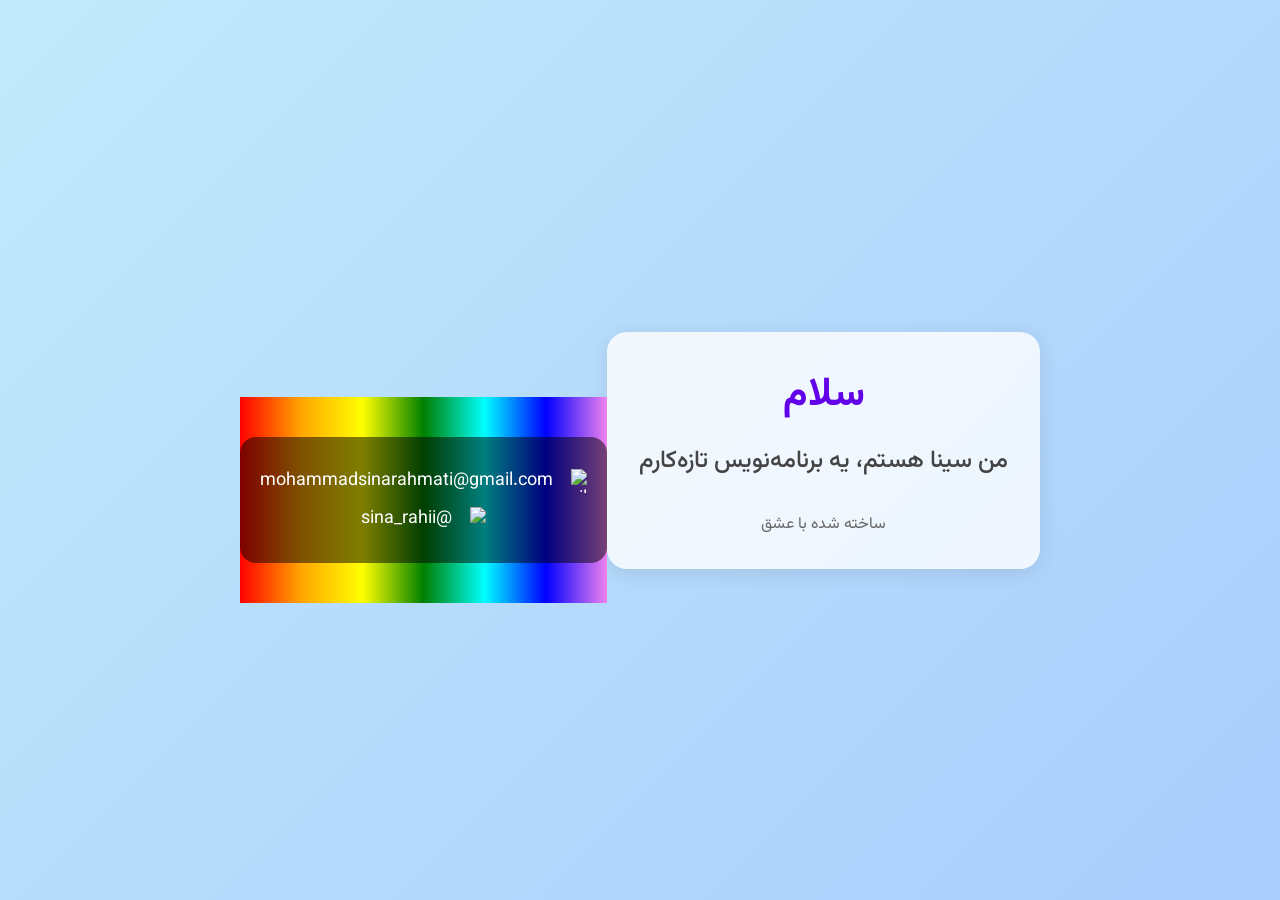
==== index.html @ 1114dba6 "Update index.html" ====
<!DOCTYPE html>
<html lang="fa">
<head>
    <meta charset="UTF-8">
    <title>سایت سینا</title>
    <meta name="viewport" content="width=device-width, initial-scale=1.0">
    <link rel="stylesheet" href="style.css">
    <link href="https://fonts.googleapis.com/css2?family=Vazirmatn:wght@400;700&display=swap" rel="stylesheet">
</head>
<body>
    <div class="container">
        <h1><strong>سلام</strong></h1>
        <p class="intro">من سینا هستم، یه برنامه‌نویس تازه‌کارم</p>
        <footer>ساخته شده با عشق</footer>
    </div>

    <!-- بخش راه‌های ارتباطی -->
    <div class="contact-footer">
        <div class="contact-box">
            <a href="mailto:mohammadsinarahmati@gmail.com" class="contact-item">
                <img src="https://img.icons8.com/color/48/000000/gmail--v1.png" alt="Gmail Icon" />
                mohammadsinarahmati@gmail.com
            </a>
            <a href="https://t.me/sina_rahii" class="contact-item" target="_blank">
                <img src="https://img.icons8.com/color/48/000000/telegram-app--v1.png" alt="Telegram Icon" />
                @sina_rahii
            </a>
        </div>
    </div>
</body>
</html>
---- style.css ----
@import url('https://fonts.googleapis.com/css2?family=Vazirmatn:wght@400;700&display=swap');

* {
    margin: 0;
    padding: 0;
    box-sizing: border-box;
    font-family: 'Vazirmatn', sans-serif;
    direction: rtl;
}

body {
    height: 100vh;
    background: linear-gradient(-45deg, #ffecd2, #fcb69f, #a1c4fd, #c2e9fb);
    background-size: 400% 400%;
    animation: gradient 10s ease infinite;
    display: flex;
    justify-content: center;
    align-items: center;
    text-align: center;
    color: #333;
    padding: 2rem;
}

@keyframes gradient {
    0% {background-position: 0% 50%;}
    50% {background-position: 100% 50%;}
    100% {background-position: 0% 50%;}
}

.container {
    background: rgba(255, 255, 255, 0.8);
    border-radius: 20px;
    padding: 2rem;
    box-shadow: 0 4px 20px rgba(0, 0, 0, 0.1);
}

h1 {
    font-size: 2.5rem;
    color: #6200ea;
}

.intro {
    font-size: 1.5rem;
    margin: 1rem 0;
    font-weight: 500;
    color: #444;
}

footer {
    margin-top: 2rem;
    font-size: 1rem;
    color: #666;
}

.contact-footer {
    background: linear-gradient(90deg, red, orange, yellow, green, cyan, blue, violet);
    padding: 40px 0;
    text-align: center;
    margin-top: 100px;
}

.contact-box {
    background-color: rgba(0, 0, 0, 0.5);
    border-radius: 16px;
    padding: 20px;
    display: inline-block;
    color: white;
}

.contact-item {
    display: flex;
    align-items: center;
    gap: 10px;
    color: white;
    text-decoration: none;
    font-size: 18px;
    margin: 10px 0;
    justify-content: center;
}

.contact-item img {
    width: 24px;
    height: 24px;
}
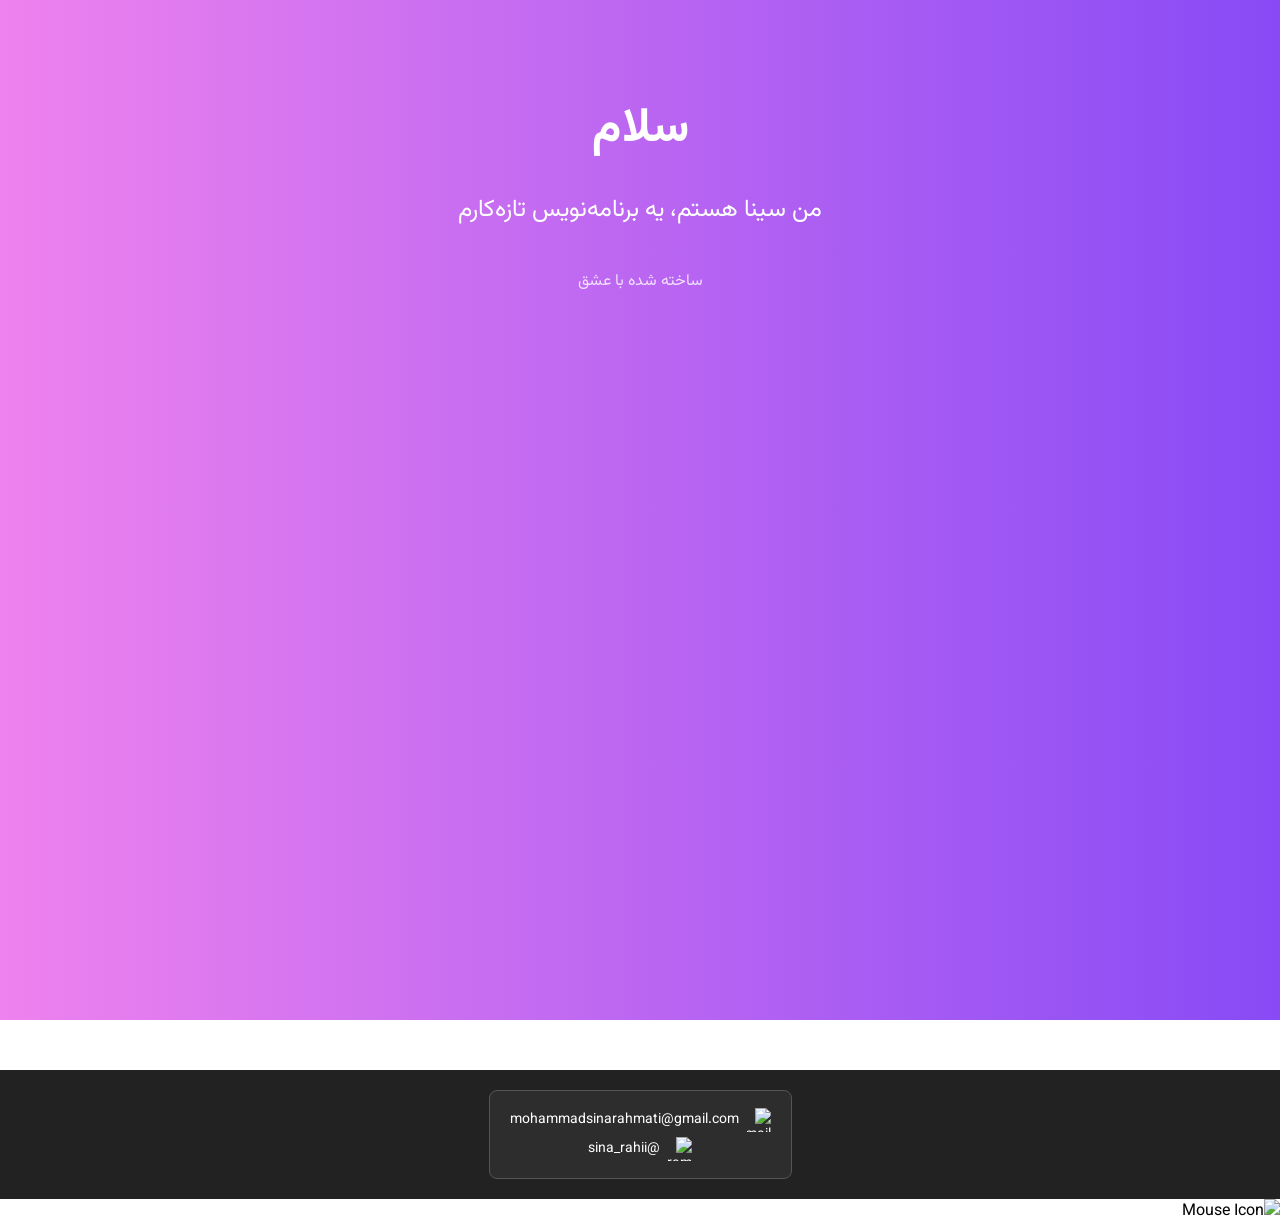
==== commit cee0db3e: "Update index.html" ====
--- a/index.html
+++ b/index.html
@@ -8,24 +8,27 @@
     <link href="https://fonts.googleapis.com/css2?family=Vazirmatn:wght@400;700&display=swap" rel="stylesheet">
 </head>
 <body>
-    <div class="container">
+    <div class="container colorful-background">
         <h1><strong>سلام</strong></h1>
         <p class="intro">من سینا هستم، یه برنامه‌نویس تازه‌کارم</p>
         <footer>ساخته شده با عشق</footer>
     </div>
 
-    <!-- بخش راه‌های ارتباطی -->
+    <!-- راه‌های ارتباطی پایین صفحه -->
     <div class="contact-footer">
         <div class="contact-box">
             <a href="mailto:mohammadsinarahmati@gmail.com" class="contact-item">
-                <img src="https://img.icons8.com/color/48/000000/gmail--v1.png" alt="Gmail Icon" />
+                <img src="https://img.icons8.com/color/24/000000/gmail--v1.png" alt="Gmail Icon" />
                 mohammadsinarahmati@gmail.com
             </a>
             <a href="https://t.me/sina_rahii" class="contact-item" target="_blank">
-                <img src="https://img.icons8.com/color/48/000000/telegram-app--v1.png" alt="Telegram Icon" />
+                <img src="https://img.icons8.com/color/24/000000/telegram-app--v1.png" alt="Telegram Icon" />
                 @sina_rahii
             </a>
         </div>
     </div>
+
+    <!-- آیکون چرخشی موس -->
+    <img src="https://img.icons8.com/ios-filled/50/ffffff/mouse.png" class="mouse-icon" alt="Mouse Icon">
 </body>
 </html>
--- a/style.css
+++ b/style.css
@@ -1,68 +1,77 @@
-@import url('https://fonts.googleapis.com/css2?family=Vazirmatn:wght@400;700&display=swap');
-
-* {
+body {
+    font-family: 'Vazirmatn', sans-serif;
     margin: 0;
     padding: 0;
-    box-sizing: border-box;
-    font-family: 'Vazirmatn', sans-serif;
     direction: rtl;
 }
 
-body {
-    height: 100vh;
-    background: linear-gradient(-45deg, #ffecd2, #fcb69f, #a1c4fd, #c2e9fb);
-    background-size: 400% 400%;
-    animation: gradient 10s ease infinite;
-    display: flex;
-    justify-content: center;
-    align-items: center;
+.container {
     text-align: center;
-    color: #333;
-    padding: 2rem;
+    padding: 60px 20px;
+    color: white;
 }
 
-@keyframes gradient {
+/* پس‌زمینه رنگارنگ */
+.colorful-background {
+    background: linear-gradient(270deg, red, orange, yellow, green, cyan, blue, violet);
+    background-size: 1400% 1400%;
+    animation: gradientShift 20s ease infinite;
+    min-height: 100vh;
+}
+
+@keyframes gradientShift {
     0% {background-position: 0% 50%;}
     50% {background-position: 100% 50%;}
     100% {background-position: 0% 50%;}
 }
 
-.container {
-    background: rgba(255, 255, 255, 0.8);
-    border-radius: 20px;
-    padding: 2rem;
-    box-shadow: 0 4px 20px rgba(0, 0, 0, 0.1);
-}
-
 h1 {
-    font-size: 2.5rem;
-    color: #6200ea;
+    font-size: 48px;
+    margin-bottom: 20px;
 }
 
 .intro {
-    font-size: 1.5rem;
-    margin: 1rem 0;
-    font-weight: 500;
-    color: #444;
+    font-size: 24px;
+    margin-bottom: 40px;
 }
 
 footer {
-    margin-top: 2rem;
-    font-size: 1rem;
-    color: #666;
+    font-size: 16px;
+    opacity: 0.8;
 }
 
+/* راه‌های ارتباطی */
 .contact-footer {
-    background: linear-gradient(90deg, red, orange, yellow, green, cyan, blue, violet);
-    padding: 40px 0;
+    background-color: #222;
+    padding: 20px 0;
     text-align: center;
-    margin-top: 100px;
+    color: white;
+    font-size: 14px;
+    margin-top: 50px;
 }
 
 .contact-box {
-    background-color: rgba(0, 0, 0, 0.5);
-    border-radius: 16px;
-    padding: 20px;
+    background-color: rgba(255, 255, 255, 0.05);
+    border: 1px solid #555;
+    border-radius: 8px;
+    display: inline-block;
+    padding: 12px 20px;
+}
+
+.contact-item {
+    display: flex;
+    align-items: center;
+    justify-content: center;
+    gap: 8px;
+    margin: 5px 0;
+    color: white;
+    text-decoration: none;
+}
+
+.contact-item img {
+    width: 20px;
+    height: 20px;
+}
     display: inline-block;
     color: white;
 }
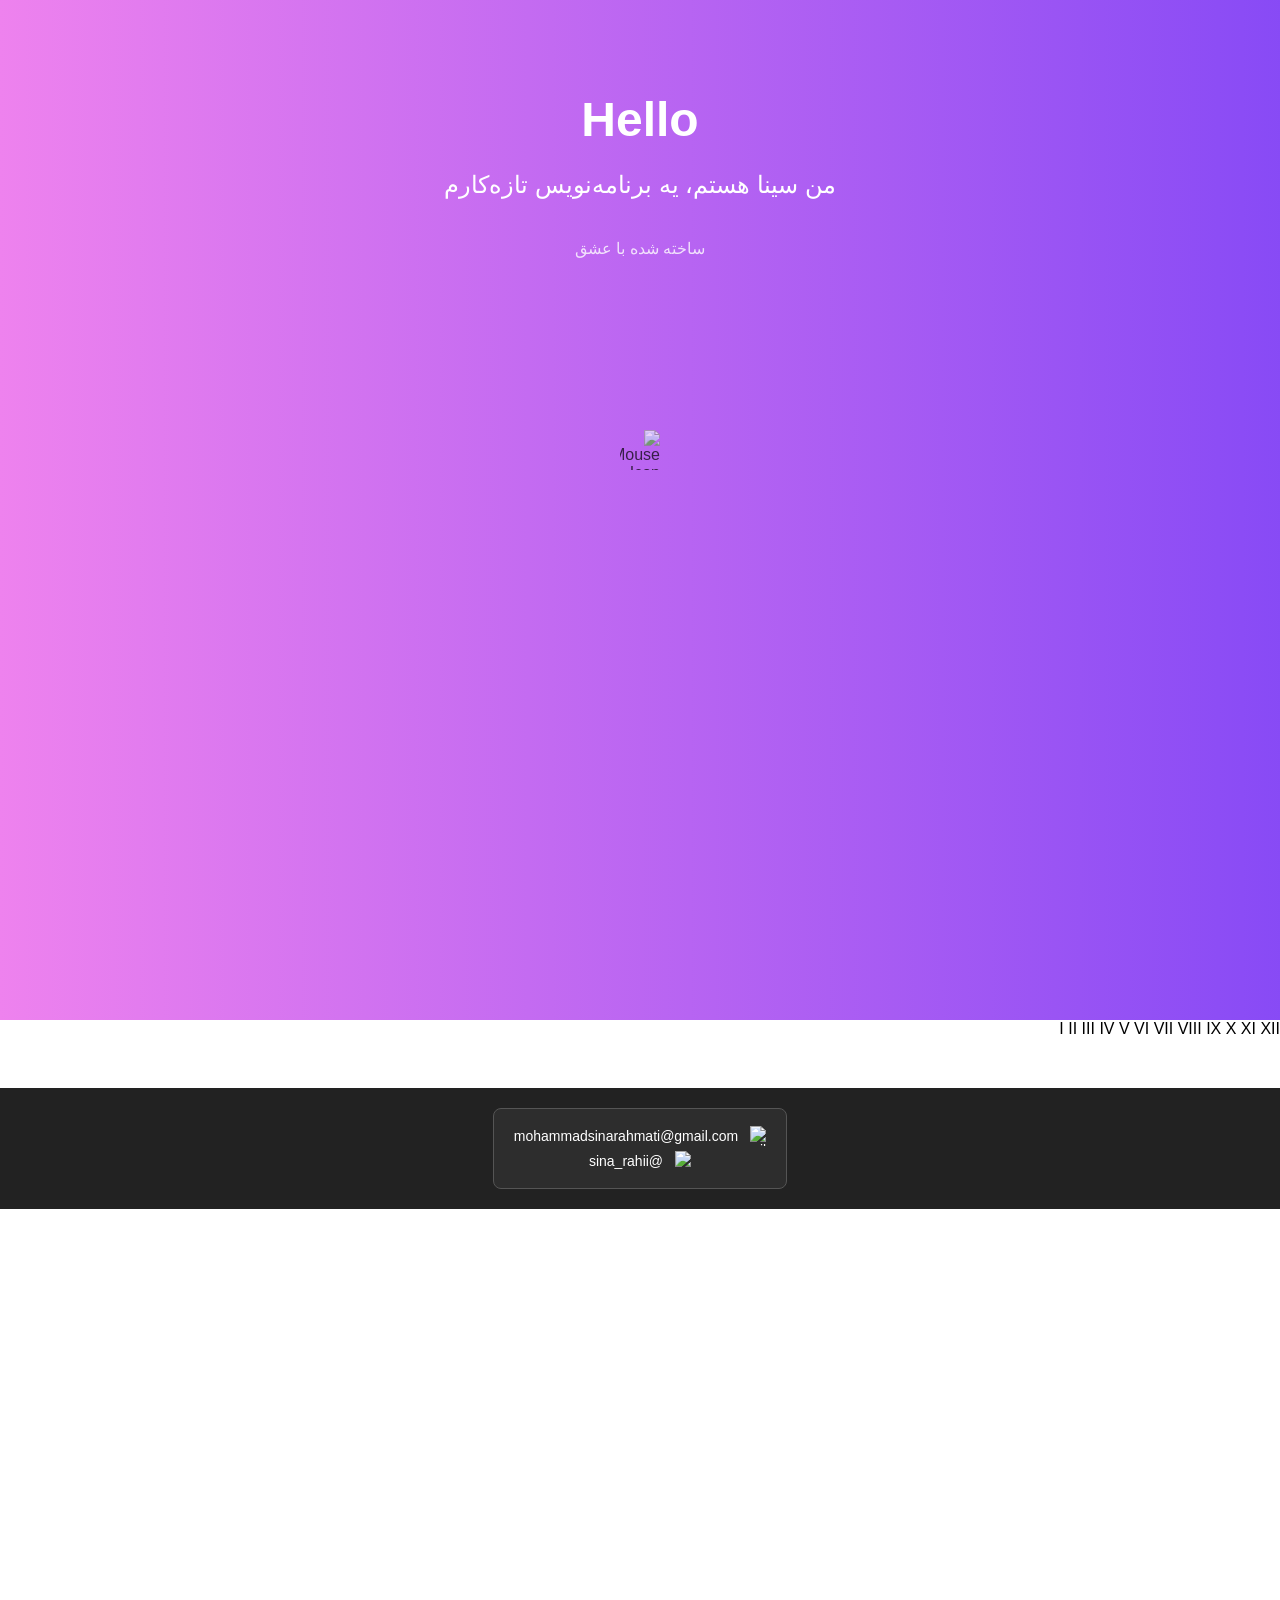
==== commit f492edf3: "Update index.html" ====
--- a/index.html
+++ b/index.html
@@ -1,3 +1,4 @@
+<!DOCTYPE html>
 <!DOCTYPE html>
 <html lang="fa">
 <head>
@@ -5,13 +6,36 @@
     <title>سایت سینا</title>
     <meta name="viewport" content="width=device-width, initial-scale=1.0">
     <link rel="stylesheet" href="style.css">
-    <link href="https://fonts.googleapis.com/css2?family=Vazirmatn:wght@400;700&display=swap" rel="stylesheet">
+    <link href="https://fonts.googleapis.com/css2?family=Cairo:wght@600&display=swap" rel="stylesheet">
 </head>
 <body>
     <div class="container colorful-background">
-        <h1><strong>سلام</strong></h1>
+        <h1 class="hello-text">Hello</h1>
         <p class="intro">من سینا هستم، یه برنامه‌نویس تازه‌کارم</p>
         <footer>ساخته شده با عشق</footer>
+    </div>
+
+    <!-- ساعت آنالوگ -->
+    <div class="clock">
+        <div class="clock-face">
+            <div class="hand hour-hand"></div>
+            <div class="hand min-hand"></div>
+            <div class="hand second-hand"></div>
+            <div class="numerals">
+                <span class="roman" style="--n:1">I</span>
+                <span class="roman" style="--n:2">II</span>
+                <span class="roman" style="--n:3">III</span>
+                <span class="roman" style="--n:4">IV</span>
+                <span class="roman" style="--n:5">V</span>
+                <span class="roman" style="--n:6">VI</span>
+                <span class="roman" style="--n:7">VII</span>
+                <span class="roman" style="--n:8">VIII</span>
+                <span class="roman" style="--n:9">IX</span>
+                <span class="roman" style="--n:10">X</span>
+                <span class="roman" style="--n:11">XI</span>
+                <span class="roman" style="--n:12">XII</span>
+            </div>
+        </div>
     </div>
 
     <!-- راه‌های ارتباطی پایین صفحه -->
@@ -30,5 +54,27 @@
 
     <!-- آیکون چرخشی موس -->
     <img src="https://img.icons8.com/ios-filled/50/ffffff/mouse.png" class="mouse-icon" alt="Mouse Icon">
+
+    <script>
+        function updateClock() {
+            const now = new Date();
+            const tehranOffset = 3.5 * 60 * 60 * 1000;
+            const tehranTime = new Date(now.getTime() + tehranOffset);
+            const seconds = tehranTime.getUTCSeconds();
+            const minutes = tehranTime.getUTCMinutes();
+            const hours = tehranTime.getUTCHours();
+
+            const secondDeg = ((seconds / 60) * 360);
+            const minuteDeg = ((minutes / 60) * 360 + (seconds / 60) * 6);
+            const hourDeg = ((hours % 12) / 12) * 360 + (minutes / 60) * 30;
+
+            document.querySelector('.second-hand').style.transform = `rotate(${secondDeg}deg)`;
+            document.querySelector('.min-hand').style.transform = `rotate(${minuteDeg}deg)`;
+            document.querySelector('.hour-hand').style.transform = `rotate(${hourDeg}deg)`;
+        }
+
+        setInterval(updateClock, 1000);
+        updateClock();
+    </script>
 </body>
 </html>
--- a/style.css
+++ b/style.css
@@ -72,22 +72,27 @@
     width: 20px;
     height: 20px;
 }
-    display: inline-block;
-    color: white;
+
+/* آیکون چرخشی موس */
+.mouse-icon {
+    position: fixed;
+    top: 50%;
+    left: 50%;
+    width: 40px;
+    height: 40px;
+    pointer-events: none;
+    z-index: 9999;
+    transform: translate(-50%, -50%);
+    animation: rotateMouse 2s linear infinite;
+    opacity: 0.7;
 }
 
-.contact-item {
-    display: flex;
-    align-items: center;
-    gap: 10px;
-    color: white;
-    text-decoration: none;
-    font-size: 18px;
-    margin: 10px 0;
-    justify-content: center;
+@keyframes rotateMouse {
+    from {
+        transform: translate(-50%, -50%) rotate(0deg);
+    }
+    to {
+        transform: translate(-50%, -50%) rotate(360deg);
+    }
 }
-
-.contact-item img {
-    width: 24px;
-    height: 24px;
 }
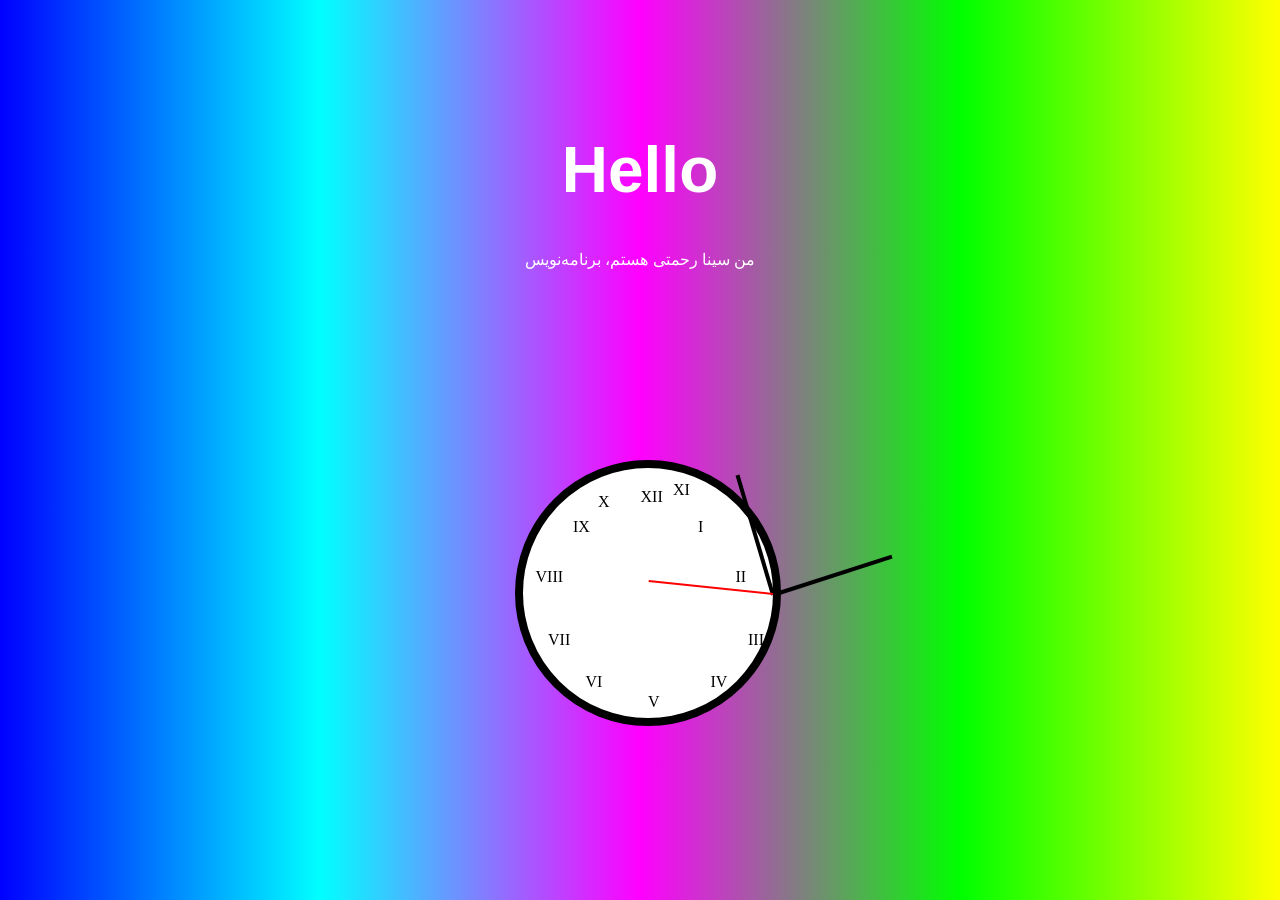
==== commit ac173e24: "Update index.html" ====
--- a/index.html
+++ b/index.html
@@ -1,72 +1,51 @@
 <!DOCTYPE html>
-<!DOCTYPE html>
-<html lang="fa">
+<html lang="en">
 <head>
     <meta charset="UTF-8">
-    <title>سایت سینا</title>
-    <meta name="viewport" content="width=device-width, initial-scale=1.0">
+    <title>My Website</title>
     <link rel="stylesheet" href="style.css">
-    <link href="https://fonts.googleapis.com/css2?family=Cairo:wght@600&display=swap" rel="stylesheet">
 </head>
 <body>
-    <div class="container colorful-background">
-        <h1 class="hello-text">Hello</h1>
-        <p class="intro">من سینا هستم، یه برنامه‌نویس تازه‌کارم</p>
-        <footer>ساخته شده با عشق</footer>
+    <div class="content">
+        <h1 class="hello">Hello</h1>
+        <p>من سینا رحمتی هستم، برنامه‌نویس</p>
     </div>
 
-    <!-- ساعت آنالوگ -->
     <div class="clock">
         <div class="clock-face">
             <div class="hand hour-hand"></div>
             <div class="hand min-hand"></div>
             <div class="hand second-hand"></div>
-            <div class="numerals">
-                <span class="roman" style="--n:1">I</span>
-                <span class="roman" style="--n:2">II</span>
-                <span class="roman" style="--n:3">III</span>
-                <span class="roman" style="--n:4">IV</span>
-                <span class="roman" style="--n:5">V</span>
-                <span class="roman" style="--n:6">VI</span>
-                <span class="roman" style="--n:7">VII</span>
-                <span class="roman" style="--n:8">VIII</span>
-                <span class="roman" style="--n:9">IX</span>
-                <span class="roman" style="--n:10">X</span>
-                <span class="roman" style="--n:11">XI</span>
-                <span class="roman" style="--n:12">XII</span>
+            <div class="numbers">
+                <span style="top: 8%; left: 47%;">XII</span>
+                <span style="top: 20%; left: 70%;">I</span>
+                <span style="top: 40%; left: 85%;">II</span>
+                <span style="top: 65%; left: 90%;">III</span>
+                <span style="top: 82%; left: 75%;">IV</span>
+                <span style="top: 90%; left: 50%;">V</span>
+                <span style="top: 82%; left: 25%;">VI</span>
+                <span style="top: 65%; left: 10%;">VII</span>
+                <span style="top: 40%; left: 5%;">VIII</span>
+                <span style="top: 20%; left: 20%;">IX</span>
+                <span style="top: 10%; left: 30%;">X</span>
+                <span style="top: 5%; left: 60%;">XI</span>
             </div>
         </div>
     </div>
 
-    <!-- راه‌های ارتباطی پایین صفحه -->
-    <div class="contact-footer">
-        <div class="contact-box">
-            <a href="mailto:mohammadsinarahmati@gmail.com" class="contact-item">
-                <img src="https://img.icons8.com/color/24/000000/gmail--v1.png" alt="Gmail Icon" />
-                mohammadsinarahmati@gmail.com
-            </a>
-            <a href="https://t.me/sina_rahii" class="contact-item" target="_blank">
-                <img src="https://img.icons8.com/color/24/000000/telegram-app--v1.png" alt="Telegram Icon" />
-                @sina_rahii
-            </a>
-        </div>
-    </div>
-
-    <!-- آیکون چرخشی موس -->
-    <img src="https://img.icons8.com/ios-filled/50/ffffff/mouse.png" class="mouse-icon" alt="Mouse Icon">
-
     <script>
         function updateClock() {
             const now = new Date();
-            const tehranOffset = 3.5 * 60 * 60 * 1000;
-            const tehranTime = new Date(now.getTime() + tehranOffset);
-            const seconds = tehranTime.getUTCSeconds();
-            const minutes = tehranTime.getUTCMinutes();
-            const hours = tehranTime.getUTCHours();
+            const utc = now.getTime() + (now.getTimezoneOffset() * 60000);
+            const tehranTime = new Date(utc + (3.5 * 3600000));
 
-            const secondDeg = ((seconds / 60) * 360);
-            const minuteDeg = ((minutes / 60) * 360 + (seconds / 60) * 6);
-            const hourDeg = ((hours % 12) / 12) * 360 + (minutes / 60) * 30;
+            const seconds = tehranTime.getSeconds();
+            const minutes = tehranTime.getMinutes();
+            const hours = tehranTime.getHours();
+
+            const secondDeg = seconds * 6;
+            const minuteDeg = minutes * 6 + seconds * 0.1;
+            const hourDeg = ((hours % 12) * 30) + (minutes * 0.5);
 
             document.querySelector('.second-hand').style.transform = `rotate(${secondDeg}deg)`;
             document.querySelector('.min-hand').style.transform = `rotate(${minuteDeg}deg)`;
--- a/style.css
+++ b/style.css
@@ -1,98 +1,59 @@
 body {
-    font-family: 'Vazirmatn', sans-serif;
     margin: 0;
-    padding: 0;
-    direction: rtl;
+    font-family: 'Segoe UI', Tahoma, Geneva, Verdana, sans-serif;
+    background: linear-gradient(to right, #0000ff, #00ffff, #ff00ff, #00ff00, #ffff00);
+    height: 100vh;
+    overflow-x: hidden;
 }
 
-.container {
+.content {
     text-align: center;
-    padding: 60px 20px;
+    padding-top: 10vh;
     color: white;
 }
 
-/* پس‌زمینه رنگارنگ */
-.colorful-background {
-    background: linear-gradient(270deg, red, orange, yellow, green, cyan, blue, violet);
-    background-size: 1400% 1400%;
-    animation: gradientShift 20s ease infinite;
-    min-height: 100vh;
+.hello {
+    font-size: 4rem;
+    font-family: 'Trebuchet MS', sans-serif;
 }
 
-@keyframes gradientShift {
-    0% {background-position: 0% 50%;}
-    50% {background-position: 100% 50%;}
-    100% {background-position: 0% 50%;}
+.clock {
+    position: absolute;
+    top: 65%;
+    left: 50%;
+    transform: translate(-50%, -50%);
+    width: 250px;
+    height: 250px;
 }
 
-h1 {
-    font-size: 48px;
-    margin-bottom: 20px;
+.clock-face {
+    width: 100%;
+    height: 100%;
+    border: 8px solid black;
+    border-radius: 50%;
+    position: relative;
+    background: white;
 }
 
-.intro {
-    font-size: 24px;
-    margin-bottom: 40px;
+.hand {
+    width: 50%;
+    height: 4px;
+    background: black;
+    position: absolute;
+    top: 50%;
+    left: 50%;
+    transform-origin: 100%;
+    transform: rotate(90deg);
+    transition: all 0.05s ease-in-out;
 }
 
-footer {
-    font-size: 16px;
-    opacity: 0.8;
+.second-hand {
+    background: red;
+    height: 2px;
 }
 
-/* راه‌های ارتباطی */
-.contact-footer {
-    background-color: #222;
-    padding: 20px 0;
-    text-align: center;
-    color: white;
-    font-size: 14px;
-    margin-top: 50px;
+.numbers span {
+    position: absolute;
+    font-size: 16px;
+    font-family: 'Georgia', serif;
 }
-
-.contact-box {
-    background-color: rgba(255, 255, 255, 0.05);
-    border: 1px solid #555;
-    border-radius: 8px;
-    display: inline-block;
-    padding: 12px 20px;
-}
-
-.contact-item {
-    display: flex;
-    align-items: center;
-    justify-content: center;
-    gap: 8px;
-    margin: 5px 0;
-    color: white;
-    text-decoration: none;
-}
-
-.contact-item img {
-    width: 20px;
-    height: 20px;
-}
-
-/* آیکون چرخشی موس */
-.mouse-icon {
-    position: fixed;
-    top: 50%;
-    left: 50%;
-    width: 40px;
-    height: 40px;
-    pointer-events: none;
-    z-index: 9999;
-    transform: translate(-50%, -50%);
-    animation: rotateMouse 2s linear infinite;
-    opacity: 0.7;
-}
-
-@keyframes rotateMouse {
-    from {
-        transform: translate(-50%, -50%) rotate(0deg);
-    }
-    to {
-        transform: translate(-50%, -50%) rotate(360deg);
-    }
-}
-}
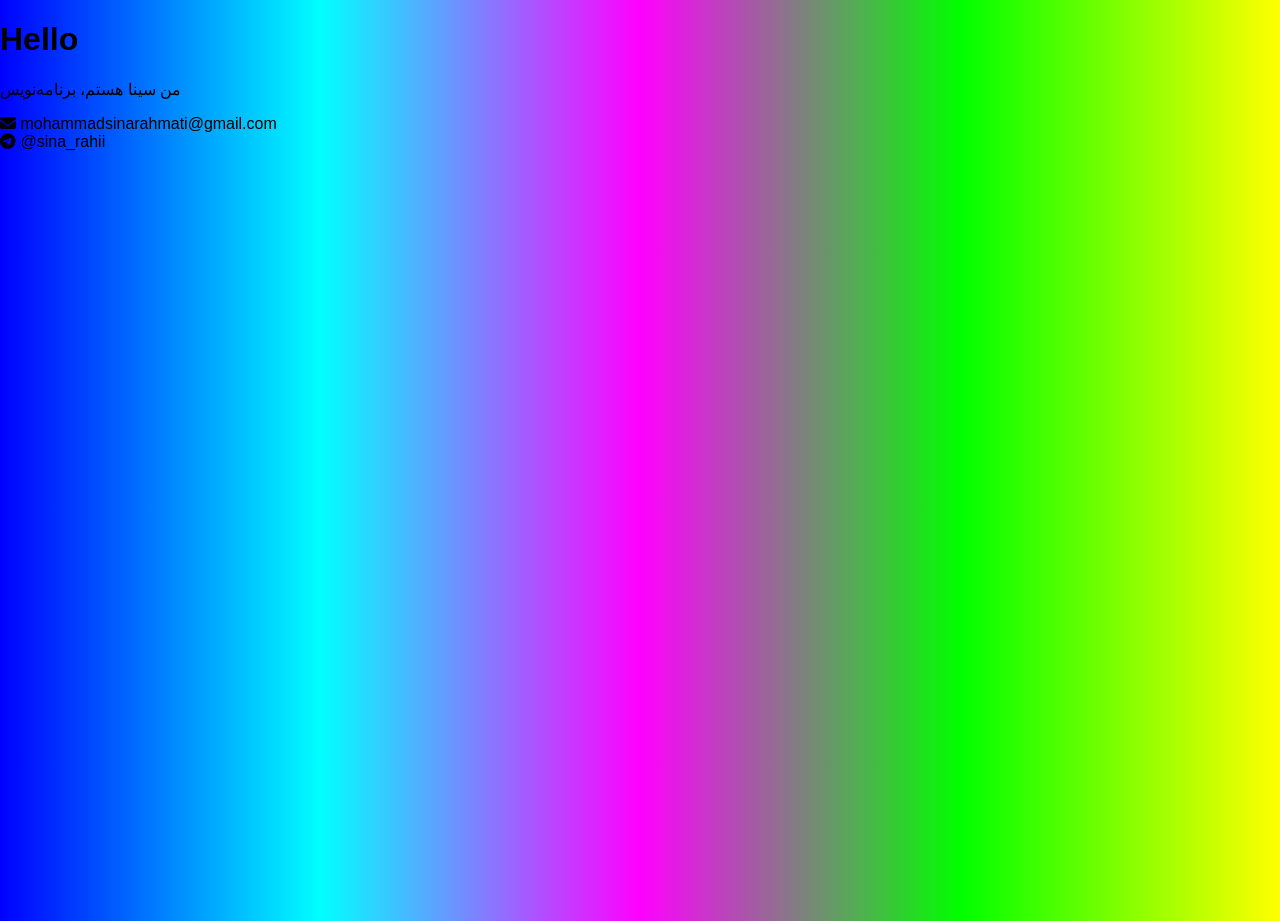
==== commit 0bc0efd6: "Update index.html" ====
--- a/index.html
+++ b/index.html
@@ -1,59 +1,27 @@
 <!DOCTYPE html>
-<html lang="en">
+<html lang="fa">
 <head>
     <meta charset="UTF-8">
     <title>My Website</title>
     <link rel="stylesheet" href="style.css">
+    <link href="https://fonts.googleapis.com/css2?family=Vazirmatn&display=swap" rel="stylesheet">
+    <link rel="stylesheet" href="https://cdnjs.cloudflare.com/ajax/libs/font-awesome/6.5.0/css/all.min.css">
 </head>
 <body>
-    <div class="content">
-        <h1 class="hello">Hello</h1>
-        <p>من سینا رحمتی هستم، برنامه‌نویس</p>
+    <div class="container">
+        <h1>Hello</h1>
+        <p>من سینا هستم، برنامه‌نویس</p>
     </div>
 
-    <div class="clock">
-        <div class="clock-face">
-            <div class="hand hour-hand"></div>
-            <div class="hand min-hand"></div>
-            <div class="hand second-hand"></div>
-            <div class="numbers">
-                <span style="top: 8%; left: 47%;">XII</span>
-                <span style="top: 20%; left: 70%;">I</span>
-                <span style="top: 40%; left: 85%;">II</span>
-                <span style="top: 65%; left: 90%;">III</span>
-                <span style="top: 82%; left: 75%;">IV</span>
-                <span style="top: 90%; left: 50%;">V</span>
-                <span style="top: 82%; left: 25%;">VI</span>
-                <span style="top: 65%; left: 10%;">VII</span>
-                <span style="top: 40%; left: 5%;">VIII</span>
-                <span style="top: 20%; left: 20%;">IX</span>
-                <span style="top: 10%; left: 30%;">X</span>
-                <span style="top: 5%; left: 60%;">XI</span>
-            </div>
+    <div class="contact">
+        <div class="contact-item">
+            <i class="fas fa-envelope"></i>
+            <span>mohammadsinarahmati@gmail.com</span>
+        </div>
+        <div class="contact-item">
+            <i class="fab fa-telegram"></i>
+            <span>@sina_rahii</span>
         </div>
     </div>
-
-    <script>
-        function updateClock() {
-            const now = new Date();
-            const utc = now.getTime() + (now.getTimezoneOffset() * 60000);
-            const tehranTime = new Date(utc + (3.5 * 3600000));
-
-            const seconds = tehranTime.getSeconds();
-            const minutes = tehranTime.getMinutes();
-            const hours = tehranTime.getHours();
-
-            const secondDeg = seconds * 6;
-            const minuteDeg = minutes * 6 + seconds * 0.1;
-            const hourDeg = ((hours % 12) * 30) + (minutes * 0.5);
-
-            document.querySelector('.second-hand').style.transform = `rotate(${secondDeg}deg)`;
-            document.querySelector('.min-hand').style.transform = `rotate(${minuteDeg}deg)`;
-            document.querySelector('.hour-hand').style.transform = `rotate(${hourDeg}deg)`;
-        }
-
-        setInterval(updateClock, 1000);
-        updateClock();
-    </script>
 </body>
 </html>
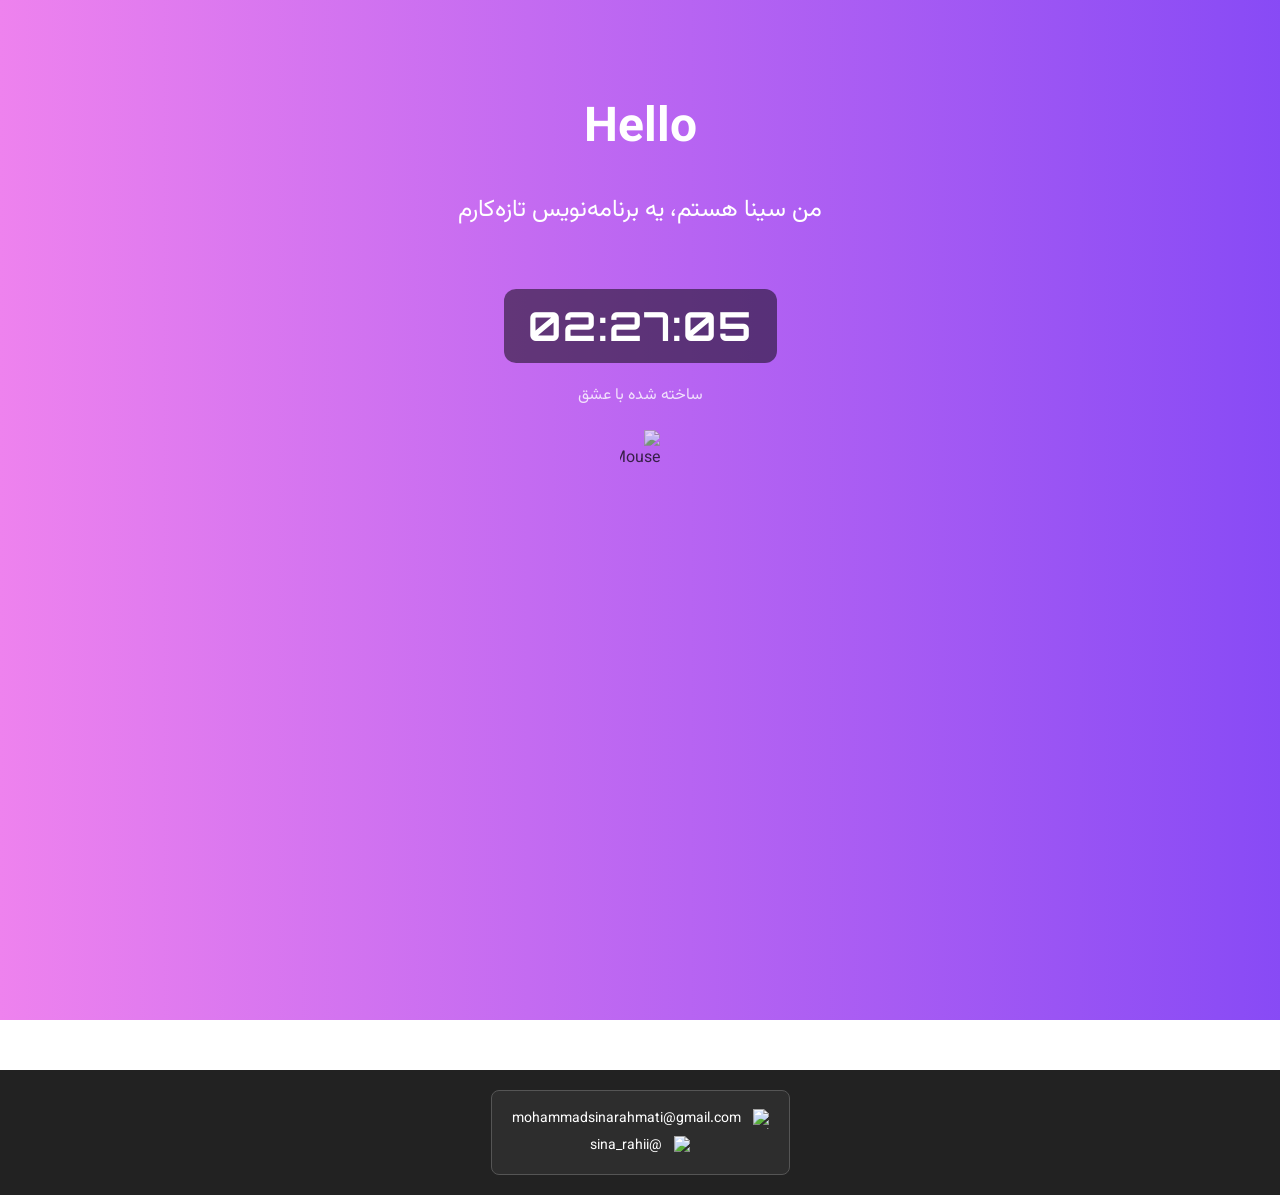
==== commit 02b87670: "Update index.html" ====
--- a/index.html
+++ b/index.html
@@ -2,26 +2,56 @@
 <html lang="fa">
 <head>
     <meta charset="UTF-8">
-    <title>My Website</title>
+    <title>سایت سینا</title>
+    <meta name="viewport" content="width=device-width, initial-scale=1.0">
     <link rel="stylesheet" href="style.css">
-    <link href="https://fonts.googleapis.com/css2?family=Vazirmatn&display=swap" rel="stylesheet">
-    <link rel="stylesheet" href="https://cdnjs.cloudflare.com/ajax/libs/font-awesome/6.5.0/css/all.min.css">
+    <!-- فونت‌های گوگل -->
+    <link href="https://fonts.googleapis.com/css2?family=Vazirmatn:wght@400;700&family=Orbitron:wght@700&display=swap" rel="stylesheet">
 </head>
 <body>
-    <div class="container">
-        <h1>Hello</h1>
-        <p>من سینا هستم، برنامه‌نویس</p>
+    <div class="container colorful-background">
+        <h1><strong>Hello</strong></h1>
+        <p class="intro">من سینا هستم، یه برنامه‌نویس تازه‌کارم</p>
+
+        <!-- ساعت دیجیتالی -->
+        <div id="clock" class="digital-clock">00:00:00</div>
+
+        <footer>ساخته شده با عشق</footer>
     </div>
 
-    <div class="contact">
-        <div class="contact-item">
-            <i class="fas fa-envelope"></i>
-            <span>mohammadsinarahmati@gmail.com</span>
-        </div>
-        <div class="contact-item">
-            <i class="fab fa-telegram"></i>
-            <span>@sina_rahii</span>
+    <!-- راه‌های ارتباطی پایین صفحه -->
+    <div class="contact-footer">
+        <div class="contact-box">
+            <a href="mailto:mohammadsinarahmati@gmail.com" class="contact-item">
+                <img src="https://img.icons8.com/color/24/000000/gmail--v1.png" alt="Gmail Icon" />
+                mohammadsinarahmati@gmail.com
+            </a>
+            <a href="https://t.me/sina_rahii" class="contact-item" target="_blank">
+                <img src="https://img.icons8.com/color/24/000000/telegram-app--v1.png" alt="Telegram Icon" />
+                @sina_rahii
+            </a>
         </div>
     </div>
+
+    <!-- آیکون چرخشی موس -->
+    <img src="https://img.icons8.com/ios-filled/50/ffffff/mouse.png" class="mouse-icon" alt="Mouse Icon">
+
+    <!-- اسکریپت ساعت -->
+    <script>
+        function updateClock() {
+            const now = new Date();
+            const utc = now.getTime() + (now.getTimezoneOffset() * 60000);
+            const tehranTime = new Date(utc + (3.5 * 60 * 60 * 1000));
+
+            const h = String(tehranTime.getHours()).padStart(2, '0');
+            const m = String(tehranTime.getMinutes()).padStart(2, '0');
+            const s = String(tehranTime.getSeconds()).padStart(2, '0');
+
+            document.getElementById('clock').textContent = `${h}:${m}:${s}`;
+        }
+
+        setInterval(updateClock, 1000);
+        updateClock();
+    </script>
 </body>
 </html>
--- a/style.css
+++ b/style.css
@@ -1,59 +1,114 @@
+/* فونت و تنظیمات پایه */
 body {
+    font-family: 'Vazirmatn', sans-serif;
     margin: 0;
-    font-family: 'Segoe UI', Tahoma, Geneva, Verdana, sans-serif;
-    background: linear-gradient(to right, #0000ff, #00ffff, #ff00ff, #00ff00, #ffff00);
-    height: 100vh;
-    overflow-x: hidden;
+    padding: 0;
+    direction: rtl;
 }
 
-.content {
+/* محتوای اصلی سایت */
+.container {
     text-align: center;
-    padding-top: 10vh;
+    padding: 60px 20px;
     color: white;
+    min-height: 100vh;
 }
 
-.hello {
-    font-size: 4rem;
-    font-family: 'Trebuchet MS', sans-serif;
+/* پس‌زمینه رنگارنگ */
+.colorful-background {
+    background: linear-gradient(270deg, red, orange, yellow, green, cyan, blue, violet);
+    background-size: 1400% 1400%;
+    animation: gradientShift 20s ease infinite;
 }
 
-.clock {
-    position: absolute;
-    top: 65%;
-    left: 50%;
-    transform: translate(-50%, -50%);
-    width: 250px;
-    height: 250px;
+@keyframes gradientShift {
+    0% { background-position: 0% 50%; }
+    50% { background-position: 100% 50%; }
+    100% { background-position: 0% 50%; }
 }
 
-.clock-face {
-    width: 100%;
-    height: 100%;
-    border: 8px solid black;
-    border-radius: 50%;
-    position: relative;
-    background: white;
+/* تیتر و معرفی */
+h1 {
+    font-size: 48px;
+    margin-bottom: 20px;
 }
 
-.hand {
-    width: 50%;
-    height: 4px;
-    background: black;
-    position: absolute;
+.intro {
+    font-size: 24px;
+    margin-bottom: 40px;
+}
+
+footer {
+    font-size: 16px;
+    opacity: 0.8;
+}
+
+/* ساعت دیجیتالی */
+.digital-clock {
+    font-family: 'Orbitron', sans-serif;
+    font-size: 40px;
+    margin: 20px 0;
+    background-color: rgba(0, 0, 0, 0.5);
+    display: inline-block;
+    padding: 12px 24px;
+    border-radius: 12px;
+    font-weight: bold;
+    color: #fff;
+    letter-spacing: 2px;
+}
+
+/* راه‌های ارتباطی پایین سایت */
+.contact-footer {
+    background-color: #222;
+    padding: 20px 0;
+    text-align: center;
+    color: white;
+    font-size: 14px;
+    margin-top: 50px;
+}
+
+.contact-box {
+    background-color: rgba(255, 255, 255, 0.05);
+    border: 1px solid #555;
+    border-radius: 8px;
+    display: inline-block;
+    padding: 12px 20px;
+}
+
+.contact-item {
+    display: flex;
+    align-items: center;
+    justify-content: center;
+    gap: 8px;
+    margin: 5px 0;
+    color: white;
+    text-decoration: none;
+}
+
+.contact-item img {
+    width: 20px;
+    height: 20px;
+}
+
+/* آیکون چرخشی موس */
+.mouse-icon {
+    position: fixed;
     top: 50%;
     left: 50%;
-    transform-origin: 100%;
-    transform: rotate(90deg);
-    transition: all 0.05s ease-in-out;
+    width: 40px;
+    height: 40px;
+    pointer-events: none;
+    z-index: 9999;
+    transform: translate(-50%, -50%);
+    animation: rotateMouse 2s linear infinite;
+    opacity: 0.7;
 }
 
-.second-hand {
-    background: red;
-    height: 2px;
+@keyframes rotateMouse {
+    from {
+        transform: translate(-50%, -50%) rotate(0deg);
+    }
+    to {
+        transform: translate(-50%, -50%) rotate(360deg);
+    }
 }
-
-.numbers span {
-    position: absolute;
-    font-size: 16px;
-    font-family: 'Georgia', serif;
-}
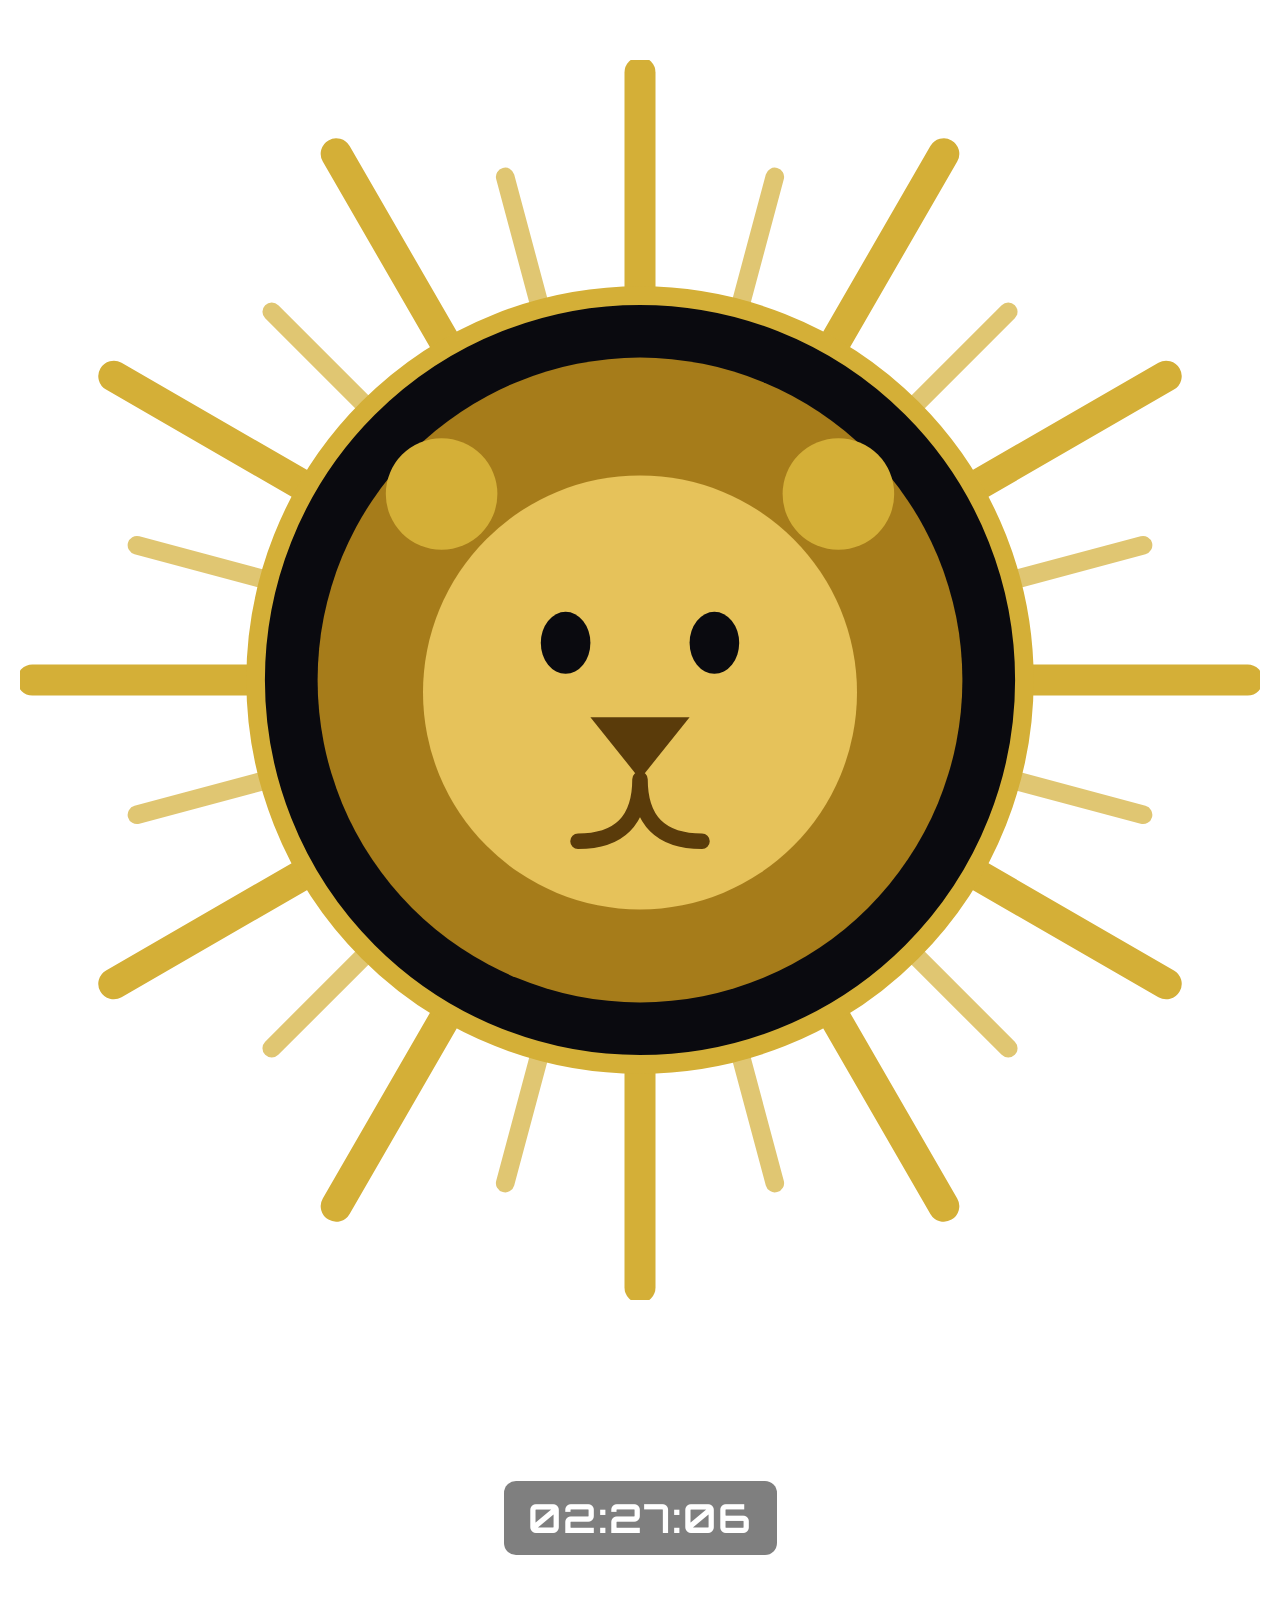
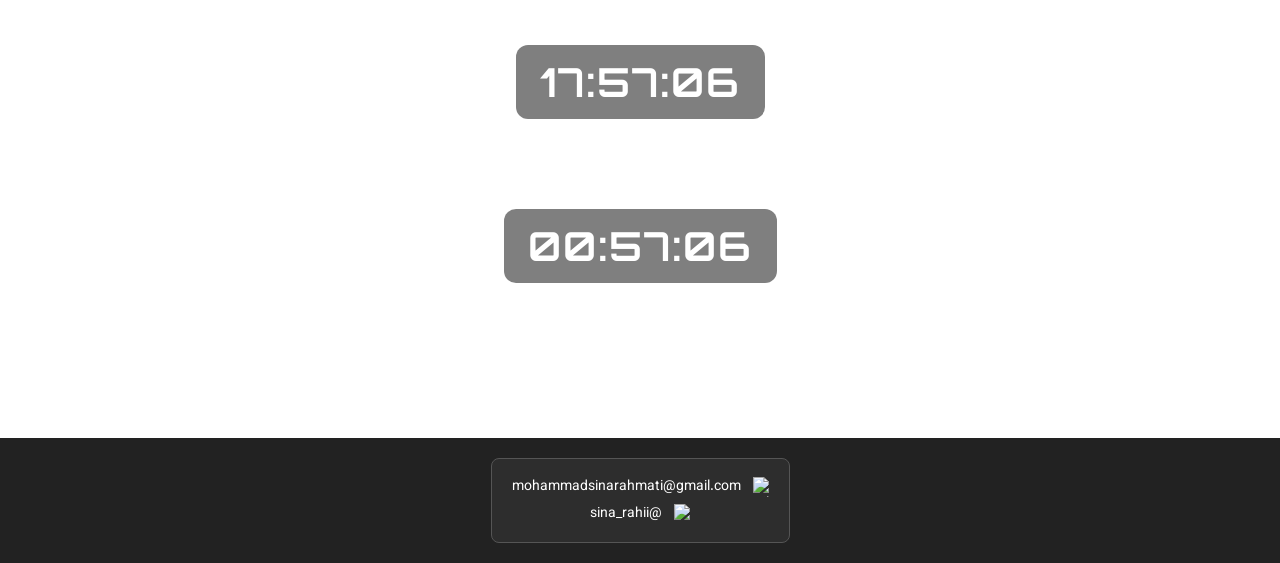
==== commit 673a9706: "Update index.html" ====
--- a/index.html
+++ b/index.html
@@ -5,21 +5,70 @@
     <title>سایت سینا</title>
     <meta name="viewport" content="width=device-width, initial-scale=1.0">
     <link rel="stylesheet" href="style.css">
-    <!-- فونت‌های گوگل -->
     <link href="https://fonts.googleapis.com/css2?family=Vazirmatn:wght@400;700&family=Orbitron:wght@700&display=swap" rel="stylesheet">
 </head>
 <body>
-    <div class="container colorful-background">
-        <h1><strong>Hello</strong></h1>
-        <p class="intro">من سینا هستم، یه برنامه‌نویس تازه‌کارم</p>
+    <div class="container">
 
-        <!-- ساعت دیجیتالی -->
-        <div id="clock" class="digital-clock">00:00:00</div>
+        <!-- نماد شیر و خورشید -->
+        <svg class="emblem" viewBox="0 0 200 200" xmlns="http://www.w3.org/2000/svg">
+            <g class="rays" stroke="#d4af37" stroke-linecap="round">
+                <g stroke-width="5">
+                    <line x1="100" y1="2" x2="100" y2="198" />
+                    <line x1="100" y1="2" x2="100" y2="198" transform="rotate(30 100 100)" />
+                    <line x1="100" y1="2" x2="100" y2="198" transform="rotate(60 100 100)" />
+                    <line x1="100" y1="2" x2="100" y2="198" transform="rotate(90 100 100)" />
+                    <line x1="100" y1="2" x2="100" y2="198" transform="rotate(120 100 100)" />
+                    <line x1="100" y1="2" x2="100" y2="198" transform="rotate(150 100 100)" />
+                </g>
+                <g stroke-width="3" opacity="0.7">
+                    <line x1="100" y1="16" x2="100" y2="184" transform="rotate(15 100 100)" />
+                    <line x1="100" y1="16" x2="100" y2="184" transform="rotate(45 100 100)" />
+                    <line x1="100" y1="16" x2="100" y2="184" transform="rotate(75 100 100)" />
+                    <line x1="100" y1="16" x2="100" y2="184" transform="rotate(105 100 100)" />
+                    <line x1="100" y1="16" x2="100" y2="184" transform="rotate(135 100 100)" />
+                    <line x1="100" y1="16" x2="100" y2="184" transform="rotate(165 100 100)" />
+                </g>
+            </g>
+            <circle cx="100" cy="100" r="62" fill="#0a0a0f" stroke="#d4af37" stroke-width="3" />
+            <!-- یال -->
+            <circle cx="100" cy="100" r="52" fill="#a67c1a" />
+            <!-- گوش‌ها -->
+            <circle cx="68" cy="70" r="9" fill="#d4af37" />
+            <circle cx="132" cy="70" r="9" fill="#d4af37" />
+            <!-- صورت -->
+            <circle cx="100" cy="102" r="35" fill="#e6c25a" />
+            <!-- چشم‌ها -->
+            <ellipse cx="88" cy="94" rx="4" ry="5" fill="#0a0a0f" />
+            <ellipse cx="112" cy="94" rx="4" ry="5" fill="#0a0a0f" />
+            <!-- بینی و دهان -->
+            <path d="M92 106 L108 106 L100 116 Z" fill="#5a3b0a" />
+            <path d="M100 116 Q100 126 90 126 M100 116 Q100 126 110 126" stroke="#5a3b0a" stroke-width="2.5" fill="none" stroke-linecap="round" />
+        </svg>
 
-        <footer>ساخته شده با عشق</footer>
+        <h1>Hello</h1>
+
+        <!-- ساعت‌ها -->
+        <div class="clocks">
+            <div class="clock-card">
+                <div class="city">تهران</div>
+                <div class="digital-clock" data-tz="Asia/Tehran">00:00:00</div>
+                <div class="date" data-date-tz="Asia/Tehran"></div>
+            </div>
+            <div class="clock-card">
+                <div class="city">نیویورک</div>
+                <div class="digital-clock" data-tz="America/New_York">00:00:00</div>
+                <div class="date" data-date-tz="America/New_York"></div>
+            </div>
+            <div class="clock-card">
+                <div class="city">تل‌آویو</div>
+                <div class="digital-clock" data-tz="Asia/Jerusalem">00:00:00</div>
+                <div class="date" data-date-tz="Asia/Jerusalem"></div>
+            </div>
+        </div>
     </div>
 
-    <!-- راه‌های ارتباطی پایین صفحه -->
+    <!-- راه‌های ارتباطی -->
     <div class="contact-footer">
         <div class="contact-box">
             <a href="mailto:mohammadsinarahmati@gmail.com" class="contact-item">
@@ -33,25 +82,28 @@
         </div>
     </div>
 
-    <!-- آیکون چرخشی موس -->
-    <img src="https://img.icons8.com/ios-filled/50/ffffff/mouse.png" class="mouse-icon" alt="Mouse Icon">
+    <script>
+        function updateClocks() {
+            const now = new Date();
 
-    <!-- اسکریپت ساعت -->
-    <script>
-        function updateClock() {
-            const now = new Date();
-            const utc = now.getTime() + (now.getTimezoneOffset() * 60000);
-            const tehranTime = new Date(utc + (3.5 * 60 * 60 * 1000));
+            document.querySelectorAll('[data-tz]').forEach(el => {
+                el.textContent = new Intl.DateTimeFormat('en-GB', {
+                    timeZone: el.dataset.tz,
+                    hour: '2-digit', minute: '2-digit', second: '2-digit',
+                    hour12: false
+                }).format(now);
+            });
 
-            const h = String(tehranTime.getHours()).padStart(2, '0');
-            const m = String(tehranTime.getMinutes()).padStart(2, '0');
-            const s = String(tehranTime.getSeconds()).padStart(2, '0');
-
-            document.getElementById('clock').textContent = `${h}:${m}:${s}`;
+            document.querySelectorAll('[data-date-tz]').forEach(el => {
+                el.textContent = new Intl.DateTimeFormat('en-GB', {
+                    timeZone: el.dataset.dateTz,
+                    weekday: 'short', day: '2-digit', month: 'short', year: 'numeric'
+                }).format(now);
+            });
         }
 
-        setInterval(updateClock, 1000);
-        updateClock();
+        setInterval(updateClocks, 1000);
+        updateClocks();
     </script>
 </body>
-</html>
+                </html>
